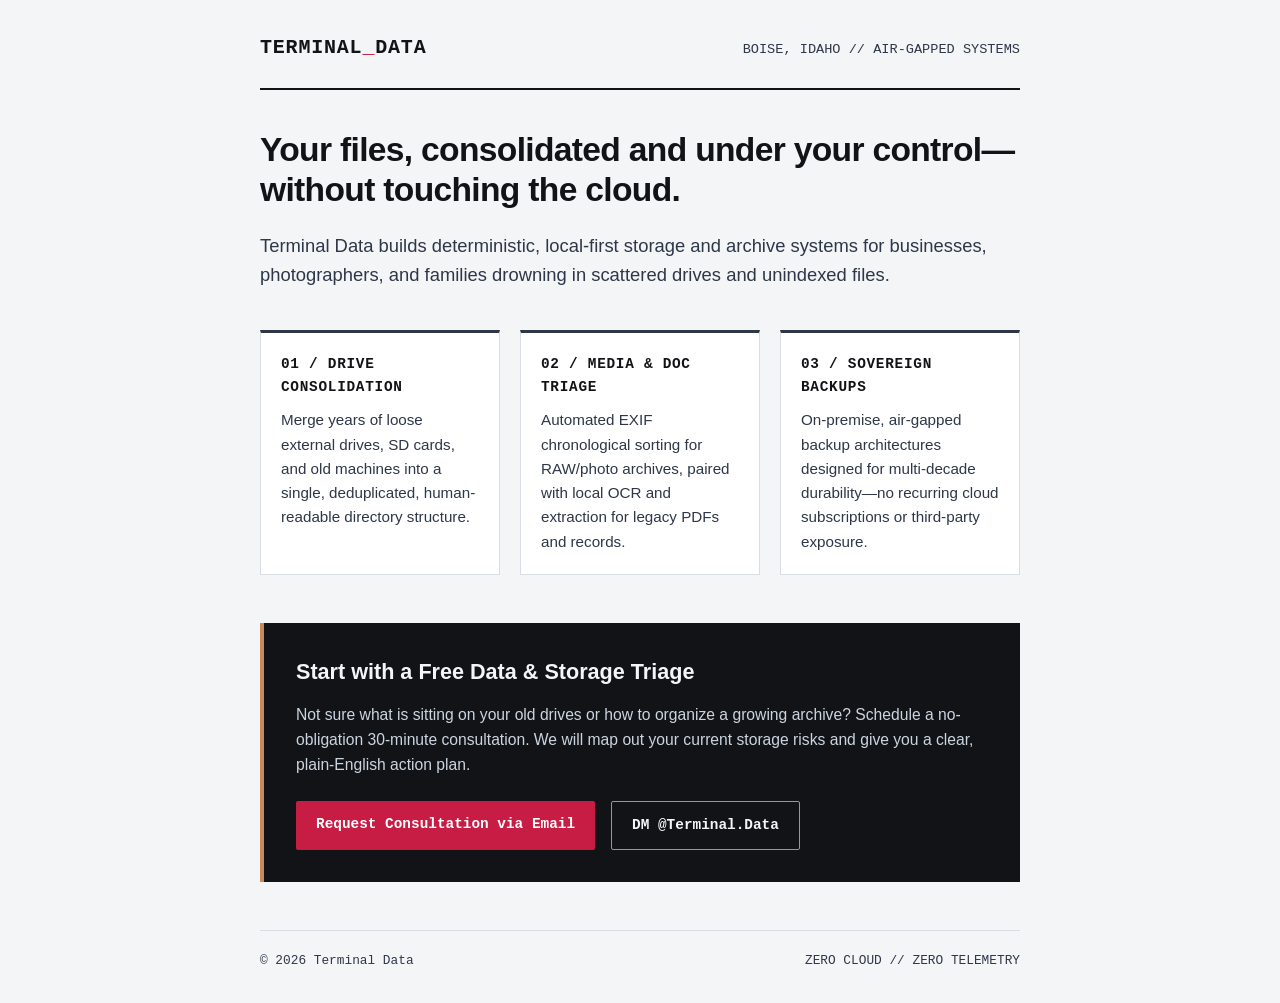
==== index.html @ f1c749b9 "Initial landing page" ====
<!DOCTYPE html>
<html lang="en">
<head>
  <meta charset="UTF-8" />
  <meta name="viewport" content="width=device-width, initial-scale=1.0" />
  <title>Terminal Data | Local Data Sovereignty & Archive Architecture</title>
  <style>
    :root {
      --bg-canvas: #F4F5F7;
      --ink-black: #121316;
      --slate-dark: #2D3748;
      --earth-brown: #C88A58;
      --crimson: #C71D45;
      --border-subtle: #D8DCE3;
    }

    * {
      box-sizing: border-box;
      margin: 0;
      padding: 0;
    }

    body {
      background-color: var(--bg-canvas);
      color: var(--ink-black);
      font-family: -apple-system, BlinkMacSystemFont, "Segoe UI", Roboto, Helvetica, Arial, sans-serif;
      line-height: 1.6;
      padding: 2rem 1.25rem;
    }

    .container {
      max-width: 760px;
      margin: 0 auto;
    }

    header {
      border-bottom: 2px solid var(--ink-black);
      padding-bottom: 1.5rem;
      margin-bottom: 2.5rem;
      display: flex;
      justify-content: space-between;
      align-items: baseline;
      flex-wrap: wrap;
      gap: 1rem;
    }

    .brand {
      font-family: "SFMono-Regular", Consolas, "Liberation Mono", Menlo, monospace;
      font-size: 1.25rem;
      font-weight: 700;
      letter-spacing: 0.04em;
      text-transform: uppercase;
    }

    .brand span {
      color: var(--crimson);
    }

    .location {
      font-family: "SFMono-Regular", Consolas, monospace;
      font-size: 0.85rem;
      color: var(--slate-dark);
    }

    h1 {
      font-size: 2.1rem;
      line-height: 1.2;
      font-weight: 700;
      letter-spacing: -0.02em;
      margin-bottom: 1.25rem;
    }

    .lead {
      font-size: 1.15rem;
      color: var(--slate-dark);
      margin-bottom: 2.5rem;
    }

    .grid {
      display: grid;
      grid-template-columns: repeat(auto-fit, minmax(220px, 1fr));
      gap: 1.25rem;
      margin-bottom: 3rem;
    }

    .card {
      background: #FFFFFF;
      border: 1px solid var(--border-subtle);
      border-top: 3px solid var(--slate-dark);
      padding: 1.25rem;
    }

    .card h2 {
      font-family: "SFMono-Regular", Consolas, monospace;
      font-size: 0.9rem;
      text-transform: uppercase;
      letter-spacing: 0.05em;
      margin-bottom: 0.6rem;
      color: var(--ink-black);
    }

    .card p {
      font-size: 0.95rem;
      color: var(--slate-dark);
    }

    .cta-box {
      background-color: var(--ink-black);
      color: var(--bg-canvas);
      padding: 2rem;
      border-left: 4px solid var(--earth-brown);
      margin-bottom: 3rem;
    }

    .cta-box h2 {
      font-size: 1.35rem;
      margin-bottom: 0.75rem;
    }

    .cta-box p {
      color: #CBD5E0;
      margin-bottom: 1.5rem;
      font-size: 0.98rem;
    }

    .actions {
      display: flex;
      flex-wrap: wrap;
      gap: 1rem;
    }

    .btn {
      display: inline-block;
      padding: 0.75rem 1.25rem;
      font-family: "SFMono-Regular", Consolas, monospace;
      font-size: 0.9rem;
      font-weight: 600;
      text-decoration: none;
      border-radius: 2px;
      transition: opacity 0.15s ease;
    }

    .btn:hover {
      opacity: 0.88;
    }

    .btn-primary {
      background-color: var(--crimson);
      color: #FFFFFF;
    }

    .btn-secondary {
      background-color: transparent;
      color: var(--bg-canvas);
      border: 1px solid var(--earth-brown);
    }

    footer {
      border-top: 1px solid var(--border-subtle);
      padding-top: 1.25rem;
      font-family: "SFMono-Regular", Consolas, monospace;
      font-size: 0.8rem;
      color: var(--slate-dark);
      display: flex;
      justify-content: space-between;
      flex-wrap: wrap;
      gap: 0.5rem;
    }
  </style>
</head>
<body>
  <div class="container">
    <header>
      <div class="brand">Terminal<span>_</span>Data</div>
      <div class="location">BOISE, IDAHO // AIR-GAPPED SYSTEMS</div>
    </header>

    <main>
      <h1>Your files, consolidated and under your control—without touching the cloud.</h1>
      <p class="lead">
        Terminal Data builds deterministic, local-first storage and archive systems for businesses, photographers, and families drowning in scattered drives and unindexed files.
      </p>

      <div class="grid">
        <div class="card">
          <h2>01 / Drive Consolidation</h2>
          <p>Merge years of loose external drives, SD cards, and old machines into a single, deduplicated, human-readable directory structure.</p>
        </div>
        <div class="card">
          <h2>02 / Media &amp; Doc Triage</h2>
          <p>Automated EXIF chronological sorting for RAW/photo archives, paired with local OCR and extraction for legacy PDFs and records.</p>
        </div>
        <div class="card">
          <h2>03 / Sovereign Backups</h2>
          <p>On-premise, air-gapped backup architectures designed for multi-decade durability—no recurring cloud subscriptions or third-party exposure.</p>
        </div>
      </div>

      <section class="cta-box">
        <h2>Start with a Free Data &amp; Storage Triage</h2>
        <p>
          Not sure what is sitting on your old drives or how to organize a growing archive? Schedule a no-obligation 30-minute consultation. We will map out your current storage risks and give you a clear, plain-English action plan.
        </p>
        <div class="actions">
          <a class="btn btn-primary" href="mailto:terminal.data.boi@gmail.com?subject=Terminal%20Data%20-%20Free%20Consultation">Request Consultation via Email</a>
          <a class="btn btn-secondary" href="https://instagram.com/terminal.data" target="_blank" rel="noopener">DM @Terminal.Data</a>
        </div>
      </section>
    </main>

    <footer>
      <div>&copy; 2026 Terminal Data</div>
      <div>ZERO CLOUD // ZERO TELEMETRY</div>
    </footer>
  </div>
</body>
</html>
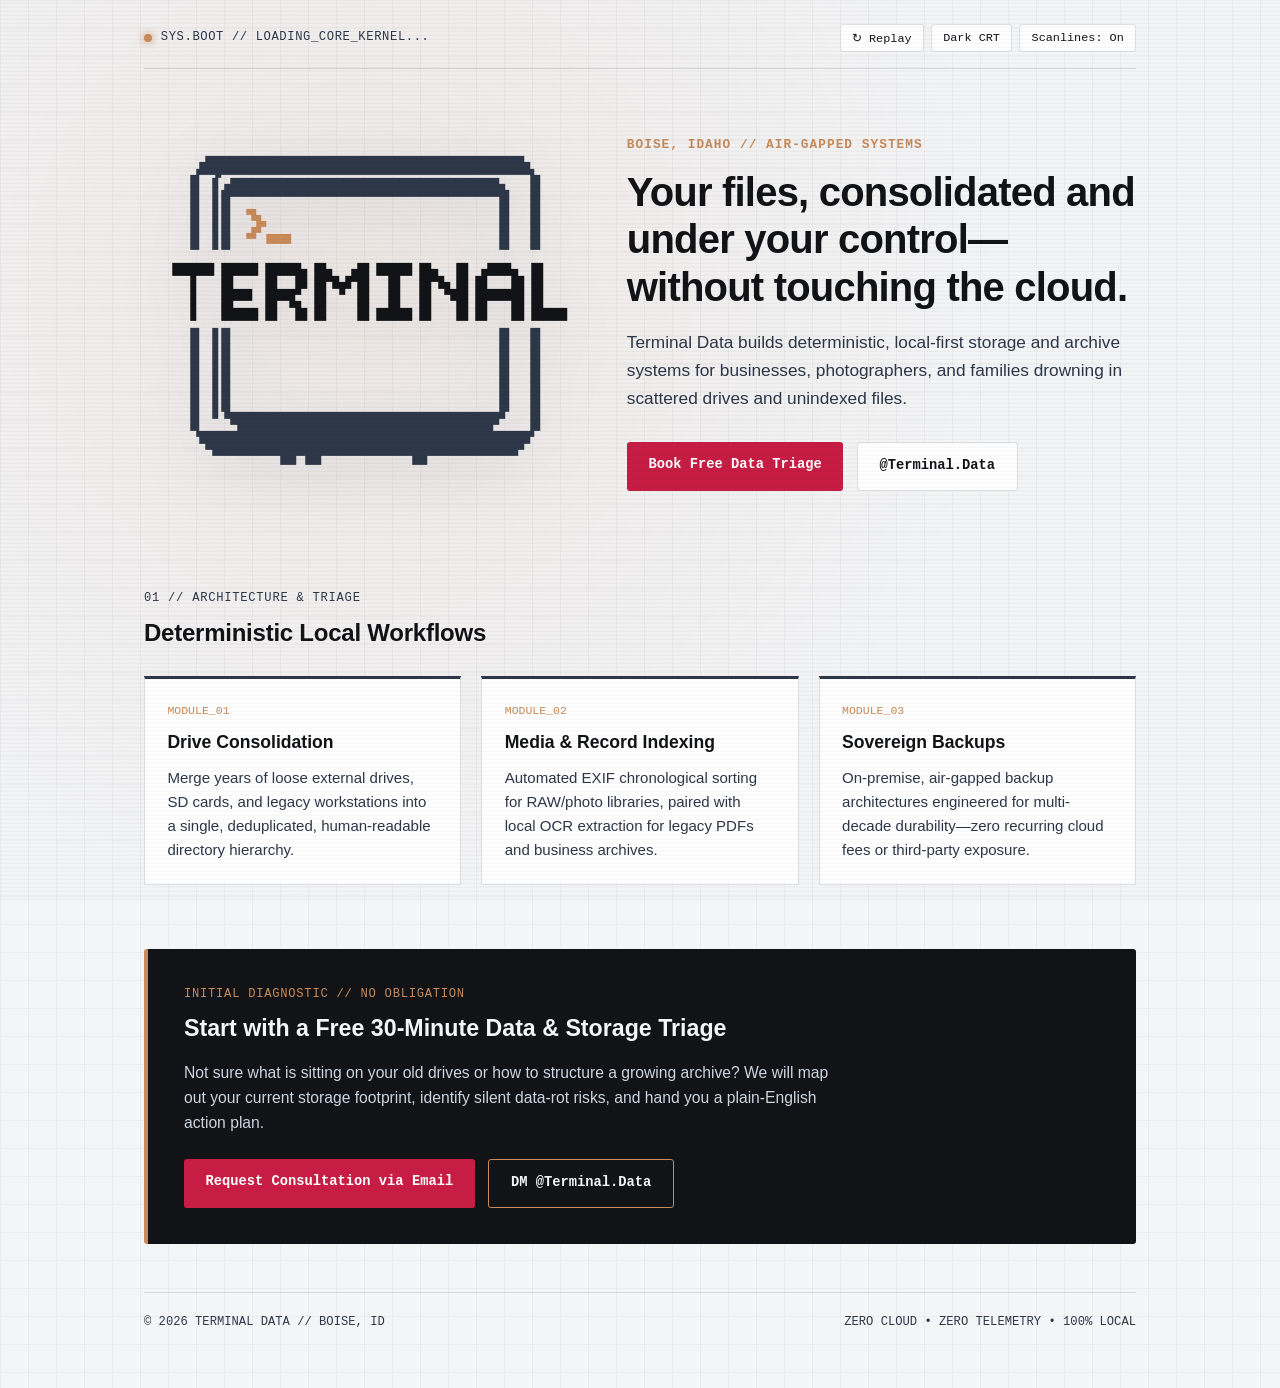
==== commit e9147f03: "Upgrade to full site architecture with animated CRT hero" ====
--- a/index.html
+++ b/index.html
@@ -3,216 +3,118 @@
 <head>
   <meta charset="UTF-8" />
   <meta name="viewport" content="width=device-width, initial-scale=1.0" />
-  <title>Terminal Data | Local Data Sovereignty & Archive Architecture</title>
-  <style>
-    :root {
-      --bg-canvas: #F4F5F7;
-      --ink-black: #121316;
-      --slate-dark: #2D3748;
-      --earth-brown: #C88A58;
-      --crimson: #C71D45;
-      --border-subtle: #D8DCE3;
-    }
-
-    * {
-      box-sizing: border-box;
-      margin: 0;
-      padding: 0;
-    }
-
-    body {
-      background-color: var(--bg-canvas);
-      color: var(--ink-black);
-      font-family: -apple-system, BlinkMacSystemFont, "Segoe UI", Roboto, Helvetica, Arial, sans-serif;
-      line-height: 1.6;
-      padding: 2rem 1.25rem;
-    }
-
-    .container {
-      max-width: 760px;
-      margin: 0 auto;
-    }
-
-    header {
-      border-bottom: 2px solid var(--ink-black);
-      padding-bottom: 1.5rem;
-      margin-bottom: 2.5rem;
-      display: flex;
-      justify-content: space-between;
-      align-items: baseline;
-      flex-wrap: wrap;
-      gap: 1rem;
-    }
-
-    .brand {
-      font-family: "SFMono-Regular", Consolas, "Liberation Mono", Menlo, monospace;
-      font-size: 1.25rem;
-      font-weight: 700;
-      letter-spacing: 0.04em;
-      text-transform: uppercase;
-    }
-
-    .brand span {
-      color: var(--crimson);
-    }
-
-    .location {
-      font-family: "SFMono-Regular", Consolas, monospace;
-      font-size: 0.85rem;
-      color: var(--slate-dark);
-    }
-
-    h1 {
-      font-size: 2.1rem;
-      line-height: 1.2;
-      font-weight: 700;
-      letter-spacing: -0.02em;
-      margin-bottom: 1.25rem;
-    }
-
-    .lead {
-      font-size: 1.15rem;
-      color: var(--slate-dark);
-      margin-bottom: 2.5rem;
-    }
-
-    .grid {
-      display: grid;
-      grid-template-columns: repeat(auto-fit, minmax(220px, 1fr));
-      gap: 1.25rem;
-      margin-bottom: 3rem;
-    }
-
-    .card {
-      background: #FFFFFF;
-      border: 1px solid var(--border-subtle);
-      border-top: 3px solid var(--slate-dark);
-      padding: 1.25rem;
-    }
-
-    .card h2 {
-      font-family: "SFMono-Regular", Consolas, monospace;
-      font-size: 0.9rem;
-      text-transform: uppercase;
-      letter-spacing: 0.05em;
-      margin-bottom: 0.6rem;
-      color: var(--ink-black);
-    }
-
-    .card p {
-      font-size: 0.95rem;
-      color: var(--slate-dark);
-    }
-
-    .cta-box {
-      background-color: var(--ink-black);
-      color: var(--bg-canvas);
-      padding: 2rem;
-      border-left: 4px solid var(--earth-brown);
-      margin-bottom: 3rem;
-    }
-
-    .cta-box h2 {
-      font-size: 1.35rem;
-      margin-bottom: 0.75rem;
-    }
-
-    .cta-box p {
-      color: #CBD5E0;
-      margin-bottom: 1.5rem;
-      font-size: 0.98rem;
-    }
-
-    .actions {
-      display: flex;
-      flex-wrap: wrap;
-      gap: 1rem;
-    }
-
-    .btn {
-      display: inline-block;
-      padding: 0.75rem 1.25rem;
-      font-family: "SFMono-Regular", Consolas, monospace;
-      font-size: 0.9rem;
-      font-weight: 600;
-      text-decoration: none;
-      border-radius: 2px;
-      transition: opacity 0.15s ease;
-    }
-
-    .btn:hover {
-      opacity: 0.88;
-    }
-
-    .btn-primary {
-      background-color: var(--crimson);
-      color: #FFFFFF;
-    }
-
-    .btn-secondary {
-      background-color: transparent;
-      color: var(--bg-canvas);
-      border: 1px solid var(--earth-brown);
-    }
-
-    footer {
-      border-top: 1px solid var(--border-subtle);
-      padding-top: 1.25rem;
-      font-family: "SFMono-Regular", Consolas, monospace;
-      font-size: 0.8rem;
-      color: var(--slate-dark);
-      display: flex;
-      justify-content: space-between;
-      flex-wrap: wrap;
-      gap: 0.5rem;
-    }
-  </style>
+  <meta name="description" content="Terminal Data — Air-gapped local data sovereignty, drive consolidation, and archive architecture in Boise, Idaho." />
+  <title>Terminal Data | Local Data Sovereignty &amp; Archive Architecture</title>
+  <link rel="stylesheet" href="styles.css" />
 </head>
 <body>
-  <div class="container">
-    <header>
-      <div class="brand">Terminal<span>_</span>Data</div>
-      <div class="location">BOISE, IDAHO // AIR-GAPPED SYSTEMS</div>
+  <div class="ambient-backdrop"></div>
+  <div id="scanline-overlay" class="scanline-overlay"></div>
+  <div id="toast" class="toast">Boot sequence initialized</div>
+
+  <div class="site-wrapper">
+    <!-- Top Telemetry Navigation Bar -->
+    <header class="top-bar">
+      <div class="brand-tag">
+        <span id="status-dot" class="status-dot"></span>
+        <span id="telemetry-text">SYS.BOOT // INITIALIZING...</span>
+      </div>
+      <div class="top-controls">
+        <button id="btn-replay" class="pill-btn" type="button" title="Replay CRT Boot">↻ Replay</button>
+        <button id="btn-theme" class="pill-btn" type="button">Dark CRT</button>
+        <button id="btn-scanlines" class="pill-btn" type="button">Scanlines: On</button>
+      </div>
     </header>
 
-    <main>
-      <h1>Your files, consolidated and under your control—without touching the cloud.</h1>
-      <p class="lead">
-        Terminal Data builds deterministic, local-first storage and archive systems for businesses, photographers, and families drowning in scattered drives and unindexed files.
-      </p>
-
-      <div class="grid">
-        <div class="card">
-          <h2>01 / Drive Consolidation</h2>
-          <p>Merge years of loose external drives, SD cards, and old machines into a single, deduplicated, human-readable directory structure.</p>
-        </div>
-        <div class="card">
-          <h2>02 / Media &amp; Doc Triage</h2>
-          <p>Automated EXIF chronological sorting for RAW/photo archives, paired with local OCR and extraction for legacy PDFs and records.</p>
-        </div>
-        <div class="card">
-          <h2>03 / Sovereign Backups</h2>
-          <p>On-premise, air-gapped backup architectures designed for multi-decade durability—no recurring cloud subscriptions or third-party exposure.</p>
+    <!-- Hero Section: Split CRT Animation + Value Proposition -->
+    <section class="hero">
+      <div class="hero-visual">
+        <div id="logo-card" class="logo-card" title="Click to pulse CRT // Double-click to reboot">
+          <canvas id="ambient-canvas"></canvas>
+          <svg id="terminal-svg" viewBox="0 0 128 128" xmlns="http://www.w3.org/2000/svg" role="img" aria-label="TERMINAL Data Architecture Management Logo">
+            <defs>
+              <filter id="crt-glitch-filter" x="-10%" y="-10%" width="120%" height="120%">
+                <feOffset in="SourceGraphic" dx="0" dy="0" result="redShift" id="glitch-r" />
+                <feOffset in="SourceGraphic" dx="0" dy="0" result="blueShift" id="glitch-b" />
+                <feColorMatrix in="redShift" type="matrix" values="1 0 0 0 0  0 0 0 0 0  0 0 0 0 0  0 0 0 0.7 0" result="redOnly" />
+                <feColorMatrix in="blueShift" type="matrix" values="0 0 0 0 0  0 0.6 0 0 0  0 0 1 0 0  0 0 0 0.7 0" result="cyanOnly" />
+                <feBlend mode="screen" in="redOnly" in2="cyanOnly" result="aberration" />
+                <feBlend mode="normal" in="SourceGraphic" in2="aberration" />
+              </filter>
+            </defs>
+            <rect id="crt-beam" class="crt-beam" x="10" y="60" width="108" height="8" fill="#C88A58" />
+            <g id="layer-monitor"></g>
+            <g id="layer-prompt-chevron"></g>
+            <g id="layer-prompt-cursor"></g>
+            <g id="layer-terminal-text"></g>
+            <g id="layer-tan-box"></g>
+            <g id="layer-data-text"></g>
+            <g id="layer-magenta-icon"></g>
+            <g id="layer-subtext-arch"></g>
+            <g id="layer-subtext-mgmt"></g>
+          </svg>
         </div>
       </div>
 
-      <section class="cta-box">
-        <h2>Start with a Free Data &amp; Storage Triage</h2>
+      <div class="hero-copy">
+        <div class="eyebrow">BOISE, IDAHO // AIR-GAPPED SYSTEMS</div>
+        <h1>Your files, consolidated and under your control—without touching the cloud.</h1>
+        <p class="lead">
+          Terminal Data builds deterministic, local-first storage and archive systems for businesses, photographers, and families drowning in scattered drives and unindexed files.
+        </p>
+        <div class="hero-actions">
+          <a class="btn btn-primary" href="#consultation">Book Free Data Triage</a>
+          <a class="btn btn-secondary" href="https://instagram.com/terminal.data" target="_blank" rel="noopener">@Terminal.Data</a>
+        </div>
+      </div>
+    </section>
+
+    <!-- Core Capabilities Grid -->
+    <section class="section" id="capabilities">
+      <div class="section-header">
+        <span class="mono-label">01 // ARCHITECTURE &amp; TRIAGE</span>
+        <h2>Deterministic Local Workflows</h2>
+      </div>
+      <div class="grid">
+        <article class="card">
+          <div class="card-index">MODULE_01</div>
+          <h3>Drive Consolidation</h3>
+          <p>Merge years of loose external drives, SD cards, and legacy workstations into a single, deduplicated, human-readable directory hierarchy.</p>
+        </article>
+        <article class="card">
+          <div class="card-index">MODULE_02</div>
+          <h3>Media &amp; Record Indexing</h3>
+          <p>Automated EXIF chronological sorting for RAW/photo libraries, paired with local OCR extraction for legacy PDFs and business archives.</p>
+        </article>
+        <article class="card">
+          <div class="card-index">MODULE_03</div>
+          <h3>Sovereign Backups</h3>
+          <p>On-premise, air-gapped backup architectures engineered for multi-decade durability—zero recurring cloud fees or third-party exposure.</p>
+        </article>
+      </div>
+    </section>
+
+    <!-- Free Consultation CTA -->
+    <section class="cta-box" id="consultation">
+      <div class="cta-content">
+        <div class="mono-label accent-tan">INITIAL DIAGNOSTIC // NO OBLIGATION</div>
+        <h2>Start with a Free 30-Minute Data &amp; Storage Triage</h2>
         <p>
-          Not sure what is sitting on your old drives or how to organize a growing archive? Schedule a no-obligation 30-minute consultation. We will map out your current storage risks and give you a clear, plain-English action plan.
+          Not sure what is sitting on your old drives or how to structure a growing archive? We will map out your current storage footprint, identify silent data-rot risks, and hand you a plain-English action plan.
         </p>
-        <div class="actions">
+        <div class="hero-actions">
           <a class="btn btn-primary" href="mailto:terminal.data.boi@gmail.com?subject=Terminal%20Data%20-%20Free%20Consultation">Request Consultation via Email</a>
-          <a class="btn btn-secondary" href="https://instagram.com/terminal.data" target="_blank" rel="noopener">DM @Terminal.Data</a>
+          <a class="btn btn-outline-light" href="https://instagram.com/terminal.data" target="_blank" rel="noopener">DM @Terminal.Data</a>
         </div>
-      </section>
-    </main>
+      </div>
+    </section>
 
     <footer>
-      <div>&copy; 2026 Terminal Data</div>
-      <div>ZERO CLOUD // ZERO TELEMETRY</div>
+      <div>&copy; 2026 TERMINAL DATA // BOISE, ID</div>
+      <div>ZERO CLOUD &bull; ZERO TELEMETRY &bull; 100% LOCAL</div>
     </footer>
   </div>
+
+  <script src="app.js"></script>
 </body>
-</html>
-
+</html>
--- a/styles.css
+++ b/styles.css
@@ -0,0 +1,447 @@
+:root {
+  --bg-canvas: #F4F5F7;
+  --surface-card: #FFFFFF;
+  --ink-black: #121316;
+  --slate-dark: #2D3748;
+  --earth-brown: #C88A58;
+  --crimson: #C71D45;
+  --border-subtle: rgba(45, 55, 72, 0.16);
+  --grid-color: rgba(45, 55, 72, 0.045);
+  --crt-glow: rgba(200, 138, 88, 0.1);
+  --mono: "SFMono-Regular", Consolas, "Liberation Mono", Menlo, monospace;
+  --sans: -apple-system, BlinkMacSystemFont, "Segoe UI", Roboto, Helvetica, Arial, sans-serif;
+}
+
+body.dark-mode {
+  --bg-canvas: #121316;
+  --surface-card: #1A1D24;
+  --ink-black: #F4F5F7;
+  --slate-dark: #94A3B8;
+  --earth-brown: #D49B6A;
+  --crimson: #E12D56;
+  --border-subtle: rgba(244, 245, 247, 0.14);
+  --grid-color: rgba(244, 245, 247, 0.035);
+  --crt-glow: rgba(199, 29, 69, 0.15);
+}
+
+* {
+  box-sizing: border-box;
+  margin: 0;
+  padding: 0;
+}
+
+body {
+  background-color: var(--bg-canvas);
+  background-image:
+    linear-gradient(to right, var(--grid-color) 1px, transparent 1px),
+    linear-gradient(to bottom, var(--grid-color) 1px, transparent 1px);
+  background-size: 28px 28px;
+  color: var(--ink-black);
+  font-family: var(--sans);
+  line-height: 1.6;
+  transition: background-color 0.35s ease, color 0.35s ease;
+  overflow-x: hidden;
+}
+
+.ambient-backdrop {
+  position: fixed;
+  inset: 0;
+  pointer-events: none;
+  background: radial-gradient(circle at 28% 32%, var(--crt-glow) 0%, transparent 58%);
+  z-index: 0;
+}
+
+.scanline-overlay {
+  position: fixed;
+  inset: 0;
+  pointer-events: none;
+  z-index: 40;
+  background: repeating-linear-gradient(
+    to bottom,
+    transparent 0px,
+    transparent 2px,
+    rgba(18, 19, 22, 0.03) 3px,
+    rgba(18, 19, 22, 0.03) 4px
+  );
+  transition: opacity 0.3s ease;
+}
+
+body.dark-mode .scanline-overlay {
+  background: repeating-linear-gradient(
+    to bottom,
+    transparent 0px,
+    transparent 2px,
+    rgba(0, 0, 0, 0.28) 3px,
+    rgba(0, 0, 0, 0.28) 4px
+  );
+}
+
+.scanline-overlay.hidden-scanlines {
+  opacity: 0;
+}
+
+.site-wrapper {
+  position: relative;
+  z-index: 10;
+  max-width: 1040px;
+  margin: 0 auto;
+  padding: 1.5rem 1.5rem 3.5rem;
+}
+
+/* Top Telemetry Header */
+.top-bar {
+  display: flex;
+  justify-content: space-between;
+  align-items: center;
+  flex-wrap: wrap;
+  gap: 0.75rem;
+  padding-bottom: 1rem;
+  border-bottom: 1px solid var(--border-subtle);
+  margin-bottom: 2.5rem;
+}
+
+.brand-tag {
+  display: flex;
+  align-items: center;
+  gap: 0.55rem;
+  font-family: var(--mono);
+  font-size: 0.76rem;
+  letter-spacing: 0.05em;
+  color: var(--slate-dark);
+}
+
+.status-dot {
+  width: 8px;
+  height: 8px;
+  border-radius: 50%;
+  background-color: var(--earth-brown);
+  box-shadow: 0 0 8px var(--earth-brown);
+}
+
+.status-dot.ready {
+  background-color: var(--crimson);
+  box-shadow: 0 0 8px var(--crimson);
+}
+
+.top-controls {
+  display: flex;
+  gap: 0.45rem;
+  flex-wrap: wrap;
+}
+
+.pill-btn {
+  font-family: var(--mono);
+  font-size: 0.74rem;
+  padding: 0.35rem 0.7rem;
+  background: var(--surface-card);
+  color: var(--ink-black);
+  border: 1px solid var(--border-subtle);
+  border-radius: 3px;
+  cursor: pointer;
+  transition: border-color 0.2s ease, transform 0.1s ease;
+}
+
+.pill-btn:hover {
+  border-color: var(--earth-brown);
+}
+
+.pill-btn:active {
+  transform: scale(0.97);
+}
+
+/* Hero Section */
+.hero {
+  display: grid;
+  grid-template-columns: 1fr 1.15fr;
+  gap: 2.5rem;
+  align-items: center;
+  margin-bottom: 4.5rem;
+}
+
+.hero-visual {
+  display: flex;
+  justify-content: center;
+  perspective: 1000px;
+}
+
+.logo-card {
+  position: relative;
+  width: 100%;
+  max-width: 400px;
+  aspect-ratio: 1 / 1;
+  cursor: pointer;
+  transform-style: preserve-3d;
+  transition: transform 0.18s ease-out;
+}
+
+#ambient-canvas {
+  position: absolute;
+  top: 17%;
+  left: 15%;
+  width: 70%;
+  height: 62%;
+  pointer-events: none;
+  z-index: 1;
+  opacity: 0;
+  transition: opacity 0.8s ease;
+}
+
+#ambient-canvas.active {
+  opacity: 1;
+}
+
+#terminal-svg {
+  position: relative;
+  z-index: 2;
+  width: 100%;
+  height: 100%;
+  overflow: visible;
+  shape-rendering: crispEdges;
+  filter: drop-shadow(0 16px 32px rgba(18, 19, 22, 0.08));
+}
+
+body.dark-mode #terminal-svg {
+  filter: drop-shadow(0 18px 36px rgba(0, 0, 0, 0.55));
+}
+
+.eyebrow {
+  font-family: var(--mono);
+  font-size: 0.8rem;
+  font-weight: 700;
+  letter-spacing: 0.08em;
+  color: var(--earth-brown);
+  margin-bottom: 0.85rem;
+}
+
+.hero-copy h1 {
+  font-size: clamp(1.85rem, 3.2vw, 2.5rem);
+  line-height: 1.18;
+  font-weight: 700;
+  letter-spacing: -0.02em;
+  margin-bottom: 1.15rem;
+}
+
+.lead {
+  font-size: 1.08rem;
+  color: var(--slate-dark);
+  margin-bottom: 1.85rem;
+}
+
+.hero-actions {
+  display: flex;
+  flex-wrap: wrap;
+  gap: 0.85rem;
+}
+
+.btn {
+  display: inline-block;
+  padding: 0.78rem 1.35rem;
+  font-family: var(--mono);
+  font-size: 0.86rem;
+  font-weight: 600;
+  text-decoration: none;
+  border-radius: 3px;
+  transition: opacity 0.15s ease, transform 0.15s ease;
+}
+
+.btn:hover {
+  opacity: 0.9;
+  transform: translateY(-1px);
+}
+
+.btn-primary {
+  background-color: var(--crimson);
+  color: #FFFFFF;
+}
+
+.btn-secondary {
+  background-color: var(--surface-card);
+  color: var(--ink-black);
+  border: 1px solid var(--border-subtle);
+}
+
+.btn-outline-light {
+  background-color: transparent;
+  color: #F4F5F7;
+  border: 1px solid var(--earth-brown);
+}
+
+/* Capabilities Section */
+.section {
+  margin-bottom: 4rem;
+}
+
+.section-header {
+  margin-bottom: 1.5rem;
+}
+
+.mono-label {
+  display: block;
+  font-family: var(--mono);
+  font-size: 0.76rem;
+  letter-spacing: 0.06em;
+  color: var(--slate-dark);
+  margin-bottom: 0.35rem;
+}
+
+.accent-tan {
+  color: var(--earth-brown);
+}
+
+.section-header h2 {
+  font-size: 1.5rem;
+  letter-spacing: -0.01em;
+}
+
+.grid {
+  display: grid;
+  grid-template-columns: repeat(auto-fit, minmax(260px, 1fr));
+  gap: 1.25rem;
+}
+
+.card {
+  background: var(--surface-card);
+  border: 1px solid var(--border-subtle);
+  border-top: 3px solid var(--slate-dark);
+  padding: 1.4rem;
+  transition: border-top-color 0.2s ease;
+}
+
+.card:hover {
+  border-top-color: var(--earth-brown);
+}
+
+.card-index {
+  font-family: var(--mono);
+  font-size: 0.72rem;
+  color: var(--earth-brown);
+  margin-bottom: 0.5rem;
+}
+
+.card h3 {
+  font-size: 1.1rem;
+  margin-bottom: 0.6rem;
+}
+
+.card p {
+  font-size: 0.94rem;
+  color: var(--slate-dark);
+}
+
+/* CTA Box */
+.cta-box {
+  background-color: #121316;
+  color: #F4F5F7;
+  padding: 2.25rem;
+  border-left: 4px solid var(--earth-brown);
+  border-radius: 3px;
+  margin-bottom: 3rem;
+}
+
+body.dark-mode .cta-box {
+  background-color: #1A1D24;
+  border: 1px solid var(--border-subtle);
+  border-left: 4px solid var(--earth-brown);
+}
+
+.cta-box h2 {
+  font-size: 1.45rem;
+  margin-bottom: 0.75rem;
+}
+
+.cta-box p {
+  color: #CBD5E1;
+  max-width: 660px;
+  margin-bottom: 1.5rem;
+  font-size: 0.98rem;
+}
+
+footer {
+  border-top: 1px solid var(--border-subtle);
+  padding-top: 1.25rem;
+  font-family: var(--mono);
+  font-size: 0.76rem;
+  color: var(--slate-dark);
+  display: flex;
+  justify-content: space-between;
+  flex-wrap: wrap;
+  gap: 0.5rem;
+}
+
+/* CRT Animations */
+.crt-beam {
+  transform-origin: center;
+  opacity: 0;
+  pointer-events: none;
+}
+
+@keyframes crtPowerBeam {
+  0% { opacity: 1; transform: scaleX(0.02) scaleY(0.015); }
+  45% { opacity: 1; transform: scaleX(1.04) scaleY(0.02); }
+  85% { opacity: 0.65; transform: scaleX(1) scaleY(1); }
+  100% { opacity: 0; transform: scaleX(1) scaleY(1); }
+}
+
+.animate-beam {
+  animation: crtPowerBeam 0.48s cubic-bezier(0.16, 1, 0.3, 1) forwards;
+}
+
+@keyframes cursorBlink {
+  0%, 49% { opacity: 1; }
+  50%, 100% { opacity: 0; }
+}
+
+.cursor-blink {
+  animation: cursorBlink 1.05s steps(1, end) infinite;
+}
+
+@keyframes pixelGlitch {
+  0% { transform: translate(0, 0); }
+  20% { transform: translate(-4px, 2px); }
+  40% { transform: translate(4px, -2px); }
+  60% { transform: translate(-2px, -1px); }
+  80% { transform: translate(2px, 1px); }
+  100% { transform: translate(0, 0); }
+}
+
+.glitch-active {
+  animation: pixelGlitch 0.26s steps(2, end);
+}
+
+.toast {
+  position: fixed;
+  bottom: 1.25rem;
+  right: 1.25rem;
+  background: #121316;
+  color: #F4F5F7;
+  padding: 0.55rem 1rem;
+  border-radius: 3px;
+  font-family: var(--mono);
+  font-size: 0.76rem;
+  border-left: 3px solid var(--earth-brown);
+  box-shadow: 0 10px 25px rgba(0, 0, 0, 0.25);
+  opacity: 0;
+  transform: translateY(10px);
+  pointer-events: none;
+  transition: all 0.25s ease;
+  z-index: 100;
+}
+
+.toast.show {
+  opacity: 1;
+  transform: translateY(0);
+}
+
+@media (max-width: 820px) {
+  .hero {
+    grid-template-columns: 1fr;
+    text-align: center;
+    gap: 1.75rem;
+  }
+  .logo-card {
+    max-width: 320px;
+  }
+  .hero-actions {
+    justify-content: center;
+  }
+}
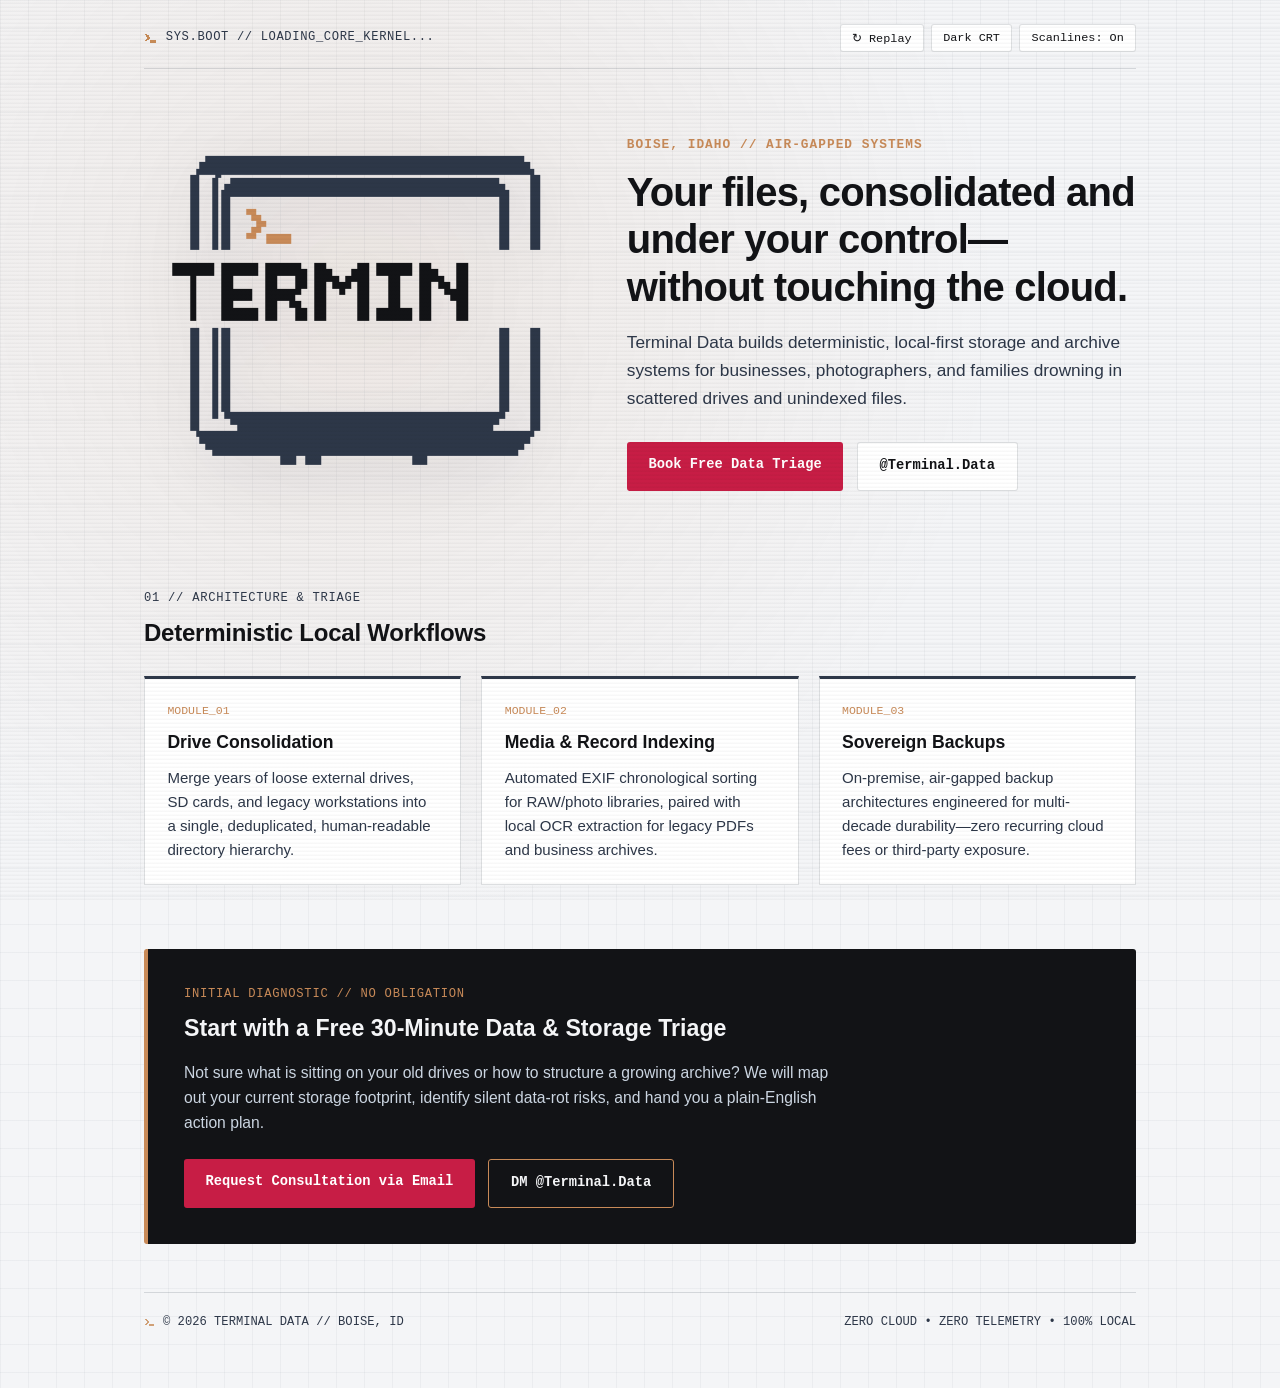
==== commit e7a45633: "Integrate custom pixel favicon into tab and header/footer telemetry" ====
--- a/index.html
+++ b/index.html
@@ -5,6 +5,8 @@
   <meta name="viewport" content="width=device-width, initial-scale=1.0" />
   <meta name="description" content="Terminal Data — Air-gapped local data sovereignty, drive consolidation, and archive architecture in Boise, Idaho." />
   <title>Terminal Data | Local Data Sovereignty &amp; Archive Architecture</title>
+  <!-- Custom Pixel Favicon -->
+  <link rel="icon" type="image/png" href="favicon.png" />
   <link rel="stylesheet" href="styles.css" />
 </head>
 <body>
@@ -13,10 +15,12 @@
   <div id="toast" class="toast">Boot sequence initialized</div>
 
   <div class="site-wrapper">
-    <!-- Top Telemetry Navigation Bar -->
+    <!-- Top Telemetry Navigation Bar with Custom Pixel Icon -->
     <header class="top-bar">
       <div class="brand-tag">
-        <span id="status-dot" class="status-dot"></span>
+        <span class="custom-favicon-marker" title="Terminal Data Active">
+          <img src="favicon.png" alt="" />
+        </span>
         <span id="telemetry-text">SYS.BOOT // INITIALIZING...</span>
       </div>
       <div class="top-controls">
@@ -26,7 +30,7 @@
       </div>
     </header>
 
-    <!-- Hero Section: Split CRT Animation + Value Proposition -->
+    <!-- Hero Section -->
     <section class="hero">
       <div class="hero-visual">
         <div id="logo-card" class="logo-card" title="Click to pulse CRT // Double-click to reboot">
@@ -103,14 +107,18 @@
           Not sure what is sitting on your old drives or how to structure a growing archive? We will map out your current storage footprint, identify silent data-rot risks, and hand you a plain-English action plan.
         </p>
         <div class="hero-actions">
-          <a class="btn btn-primary" href="mailto:terminal.data.boi@gmail.com?subject=Terminal%20Data%20-%20Free%20Consultation">Request Consultation via Email</a>
+          <a class="btn btn-primary" href="mailto:YOUR_EMAIL@DOMAIN.COM?subject=Terminal%20Data%20-%20Free%20Consultation">Request Consultation via Email</a>
           <a class="btn btn-outline-light" href="https://instagram.com/terminal.data" target="_blank" rel="noopener">DM @Terminal.Data</a>
         </div>
       </div>
     </section>
 
+    <!-- Footer with Favicon Accent -->
     <footer>
-      <div>&copy; 2026 TERMINAL DATA // BOISE, ID</div>
+      <div class="footer-left">
+        <span class="footer-icon"><img src="favicon.png" alt="" /></span>
+        <span>&copy; 2026 TERMINAL DATA // BOISE, ID</span>
+      </div>
       <div>ZERO CLOUD &bull; ZERO TELEMETRY &bull; 100% LOCAL</div>
     </footer>
   </div>
--- a/styles.css
+++ b/styles.css
@@ -445,3 +445,42 @@
     justify-content: center;
   }
 }
+
+/* Custom Favicon Inline Markers */
+.custom-favicon-marker {
+  display: inline-block;
+  width: 13px;
+  height: 13px;
+  vertical-align: middle;
+  image-rendering: pixelated;
+  image-rendering: crisp-edges;
+}
+
+.custom-favicon-marker img {
+  width: 100%;
+  height: 100%;
+  object-fit: contain;
+  display: block;
+}
+
+.footer-left {
+  display: flex;
+  align-items: center;
+  gap: 0.5rem;
+}
+
+.footer-icon {
+  display: inline-block;
+  width: 11px;
+  height: 11px;
+  image-rendering: pixelated;
+  image-rendering: crisp-edges;
+  opacity: 0.8;
+}
+
+.footer-icon img {
+  width: 100%;
+  height: 100%;
+  object-fit: contain;
+  display: block;
+}
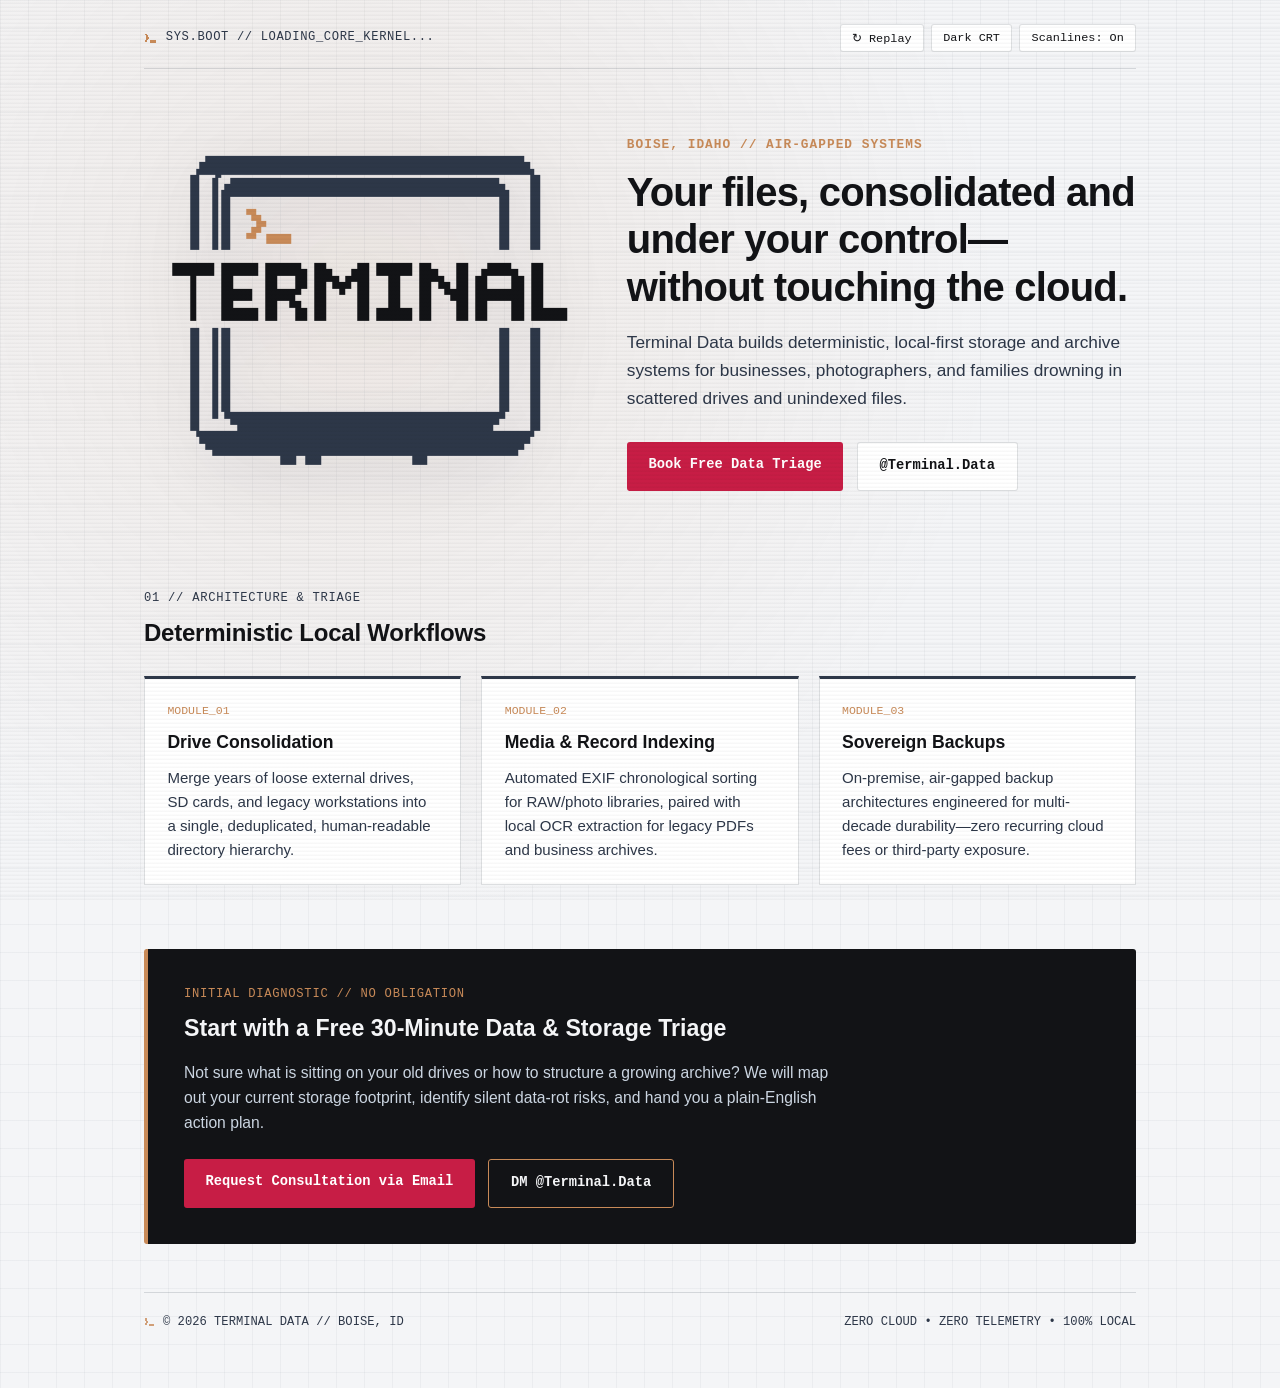
==== commit f8b7af4d: "Use crisp 64x64 favicon.png with explicit dimensions_fixed" ====
--- a/index.html
+++ b/index.html
@@ -19,7 +19,7 @@
     <header class="top-bar">
       <div class="brand-tag">
         <span class="custom-favicon-marker" title="Terminal Data Active">
-          <img src="favicon.png" alt="" />
+          <img src="favicon.png" alt="" width="18" height="18" />
         </span>
         <span id="telemetry-text">SYS.BOOT // INITIALIZING...</span>
       </div>
@@ -116,7 +116,7 @@
     <!-- Footer with Favicon Accent -->
     <footer>
       <div class="footer-left">
-        <span class="footer-icon"><img src="favicon.png" alt="" /></span>
+        <span class="footer-icon"><img src="favicon.png" alt="" width="16" height="16" /></span>
         <span>&copy; 2026 TERMINAL DATA // BOISE, ID</span>
       </div>
       <div>ZERO CLOUD &bull; ZERO TELEMETRY &bull; 100% LOCAL</div>
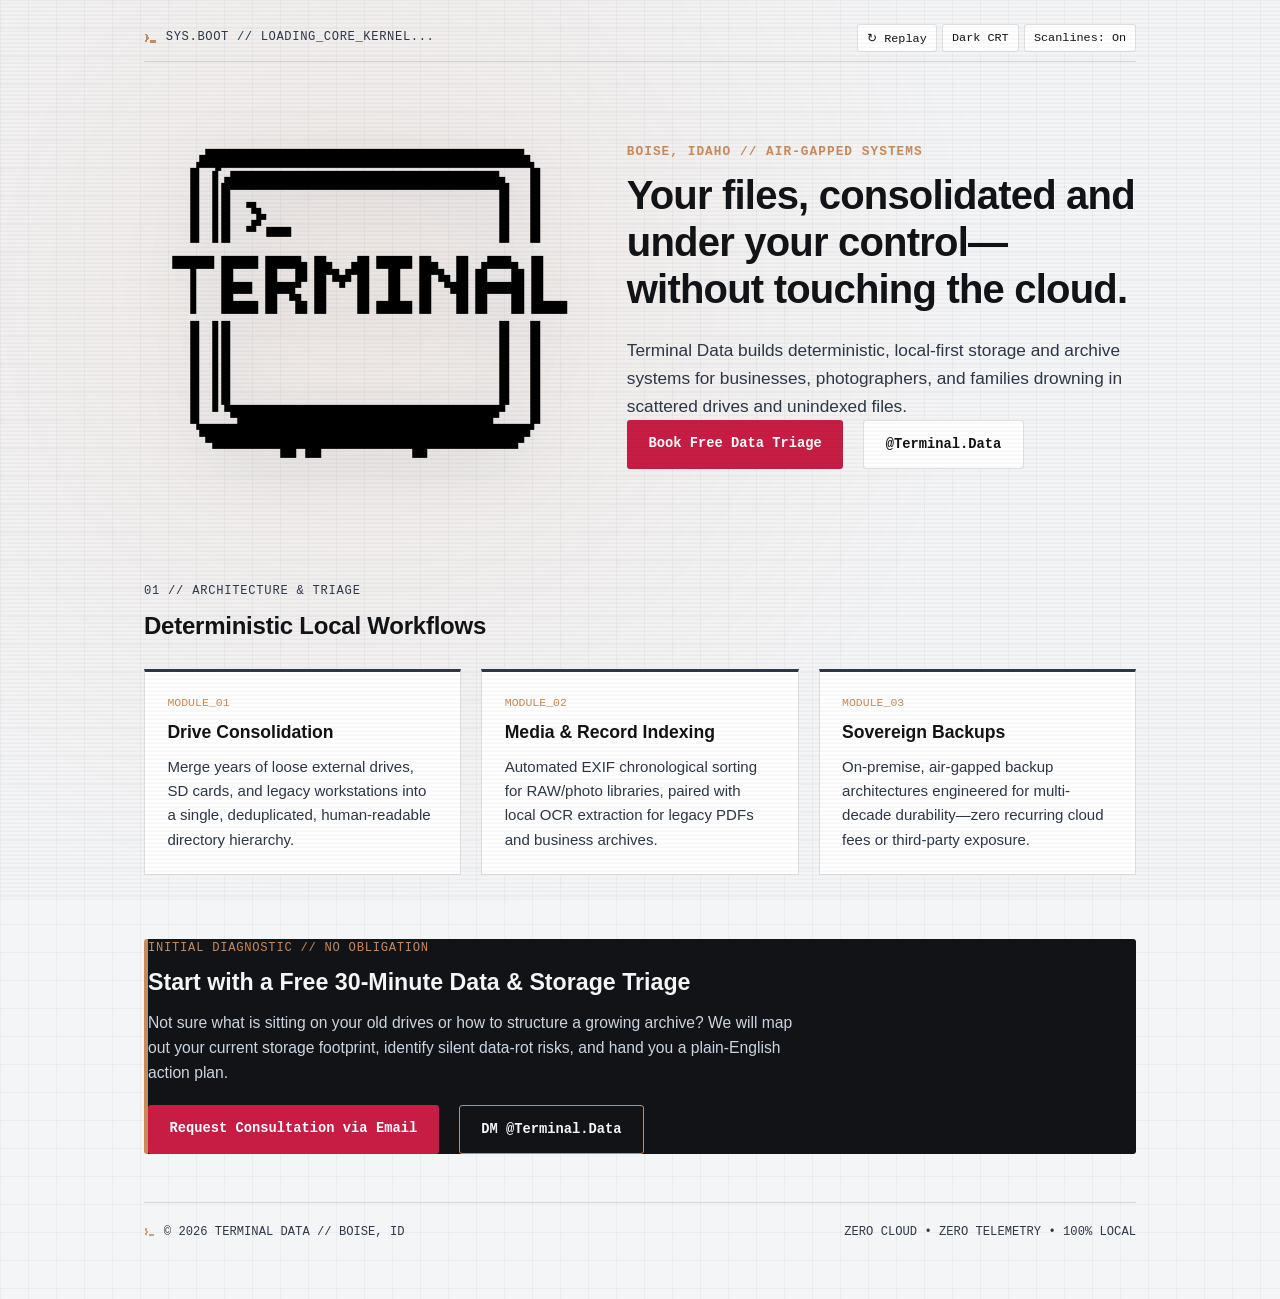
==== commit b005c2e6: "Phase 3: HTML cleanup + config layer - Removed inline styles from index.html (all moved to CSS) - Re" ====
--- a/index.html
+++ b/index.html
@@ -7,7 +7,7 @@
   <title>Terminal Data | Local Data Sovereignty &amp; Archive Architecture</title>
   <!-- Custom Pixel Favicon -->
   <link rel="icon" type="image/png" href="favicon.png" />
-  <link rel="stylesheet" href="styles.css" />
+  <link rel="stylesheet" href="styles/main.css" />
 </head>
 <body>
   <div class="ambient-backdrop"></div>
@@ -123,6 +123,6 @@
     </footer>
   </div>
 
-  <script src="app.js"></script>
+  <script type="module" src="scripts/main.js"></script>
 </body>
 </html>
--- a/styles/main.css
+++ b/styles/main.css
@@ -0,0 +1,18 @@
+/* ==========================================================================
+   Terminal Data — Main Stylesheet
+   Aggregator: imports all modular pieces in load order.
+   ========================================================================== */
+
+@import url("_variables.css");
+@import url("_reset.css");
+@import url("_base.css");
+@import url("_layout.css");
+@import url("_effects.css");
+@import url("_header.css");
+@import url("_hero.css");
+@import url("_buttons.css");
+@import url("_cards.css");
+@import url("_cta.css");
+@import url("_footer.css");
+@import url("_favicon-markers.css");
+@import url("_responsive.css");
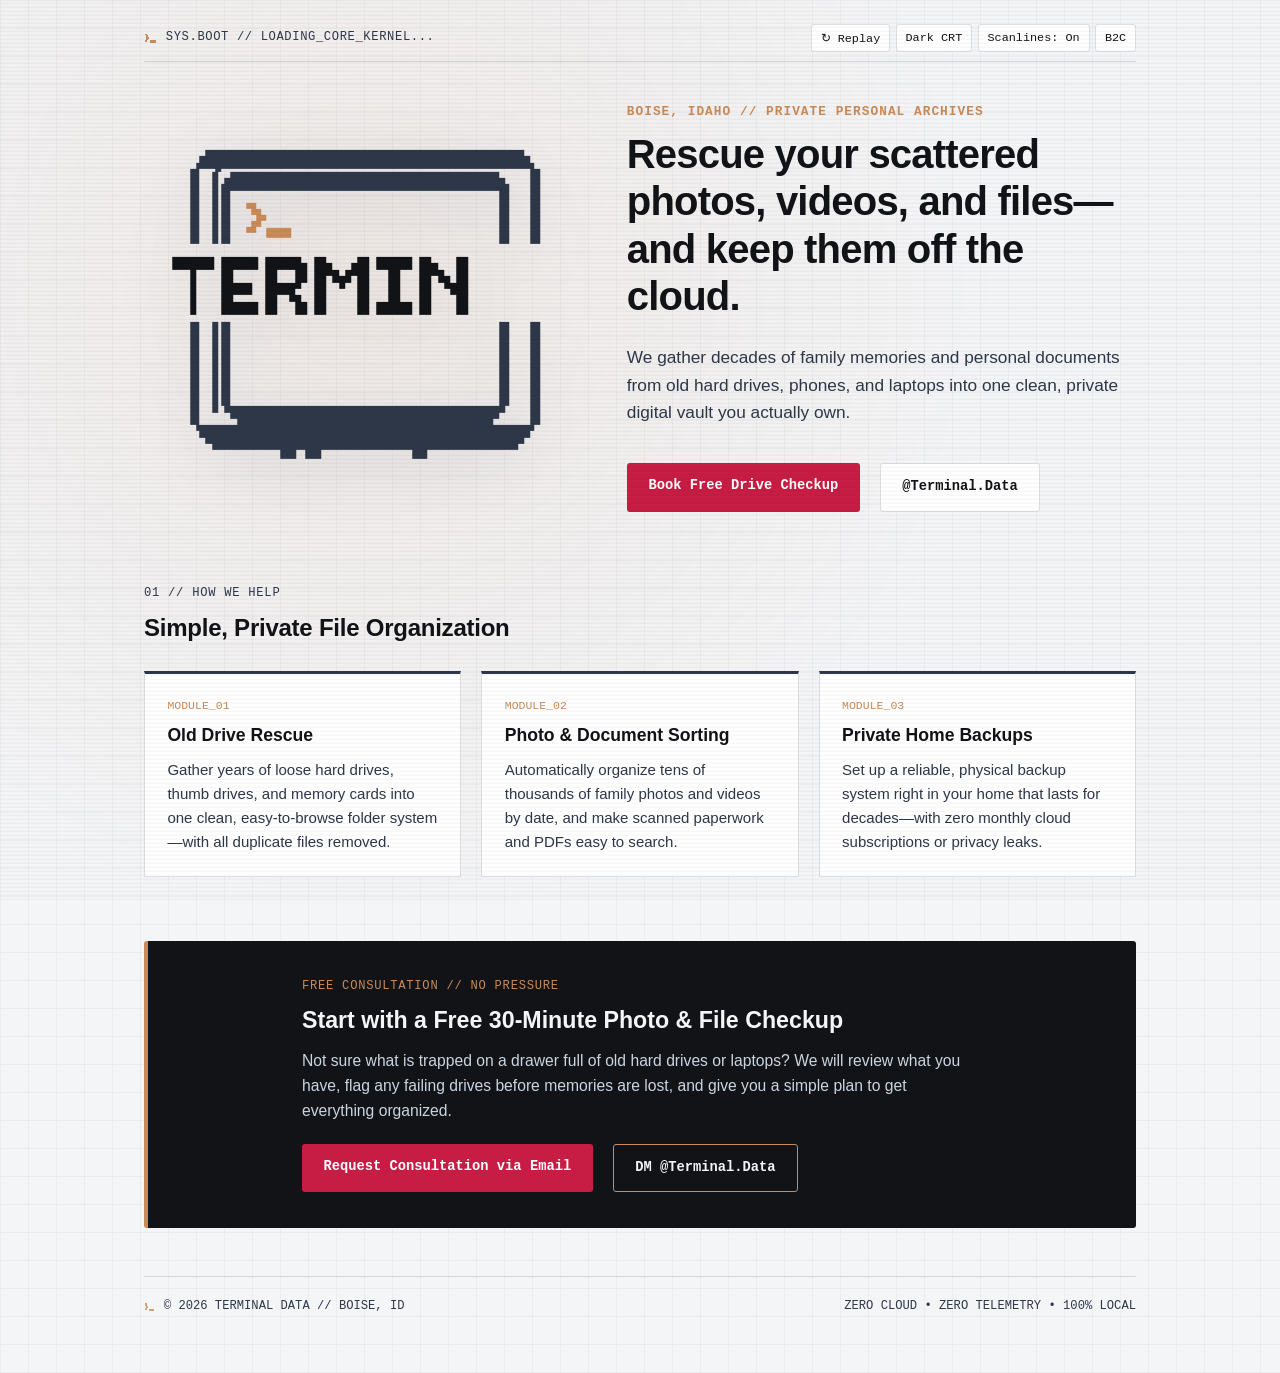
==== commit f803ac8a: "feat: modular b2c addition" ====
--- a/index.html
+++ b/index.html
@@ -27,6 +27,7 @@
         <button id="btn-replay" class="pill-btn" type="button" title="Replay CRT Boot">↻ Replay</button>
         <button id="btn-theme" class="pill-btn" type="button">Dark CRT</button>
         <button id="btn-scanlines" class="pill-btn" type="button">Scanlines: On</button>
+        <button id="btn-audience" class="pill-btn audience-toggle" type="button" title="Switch audience mode">B2C</button>
       </div>
     </header>
 
@@ -61,13 +62,13 @@
       </div>
 
       <div class="hero-copy">
-        <div class="eyebrow">BOISE, IDAHO // AIR-GAPPED SYSTEMS</div>
-        <h1>Your files, consolidated and under your control—without touching the cloud.</h1>
-        <p class="lead">
-          Terminal Data builds deterministic, local-first storage and archive systems for businesses, photographers, and families drowning in scattered drives and unindexed files.
+        <div class="eyebrow" data-i18n="eyebrow">BOISE, IDAHO // PRIVATE PERSONAL ARCHIVES</div>
+        <h1 data-i18n="headline">Rescue your scattered photos, videos, and files—and keep them off the cloud.</h1>
+        <p class="lead" data-i18n="lead">
+          We gather decades of family memories and personal documents from old hard drives, phones, and laptops into one clean, private digital vault you actually own.
         </p>
         <div class="hero-actions">
-          <a class="btn btn-primary" href="#consultation">Book Free Data Triage</a>
+          <a class="btn btn-primary" href="#consultation" data-i18n="heroBtn">Book Free Drive Checkup</a>
           <a class="btn btn-secondary" href="https://instagram.com/terminal.data" target="_blank" rel="noopener">@Terminal.Data</a>
         </div>
       </div>
@@ -76,24 +77,24 @@
     <!-- Core Capabilities Grid -->
     <section class="section" id="capabilities">
       <div class="section-header">
-        <span class="mono-label">01 // ARCHITECTURE &amp; TRIAGE</span>
-        <h2>Deterministic Local Workflows</h2>
+        <span class="mono-label" data-i18n="sectionLabel">01 // HOW WE HELP</span>
+        <h2 data-i18n="sectionTitle">Simple, Private File Organization</h2>
       </div>
       <div class="grid">
         <article class="card">
           <div class="card-index">MODULE_01</div>
-          <h3>Drive Consolidation</h3>
-          <p>Merge years of loose external drives, SD cards, and legacy workstations into a single, deduplicated, human-readable directory hierarchy.</p>
+          <h3 data-i18n="card1Title">Old Drive Rescue</h3>
+          <p data-i18n="card1Body">Gather years of loose hard drives, thumb drives, and memory cards into one clean, easy-to-browse folder system—with all duplicate files removed.</p>
         </article>
         <article class="card">
           <div class="card-index">MODULE_02</div>
-          <h3>Media &amp; Record Indexing</h3>
-          <p>Automated EXIF chronological sorting for RAW/photo libraries, paired with local OCR extraction for legacy PDFs and business archives.</p>
+          <h3 data-i18n="card2Title">Photo &amp; Document Sorting</h3>
+          <p data-i18n="card2Body">Automatically organize tens of thousands of family photos and videos by date, and make scanned paperwork and PDFs easy to search.</p>
         </article>
         <article class="card">
           <div class="card-index">MODULE_03</div>
-          <h3>Sovereign Backups</h3>
-          <p>On-premise, air-gapped backup architectures engineered for multi-decade durability—zero recurring cloud fees or third-party exposure.</p>
+          <h3 data-i18n="card3Title">Private Home Backups</h3>
+          <p data-i18n="card3Body">Set up a reliable, physical backup system right in your home that lasts for decades—with zero monthly cloud subscriptions or privacy leaks.</p>
         </article>
       </div>
     </section>
@@ -101,13 +102,13 @@
     <!-- Free Consultation CTA -->
     <section class="cta-box" id="consultation">
       <div class="cta-content">
-        <div class="mono-label accent-tan">INITIAL DIAGNOSTIC // NO OBLIGATION</div>
-        <h2>Start with a Free 30-Minute Data &amp; Storage Triage</h2>
-        <p>
-          Not sure what is sitting on your old drives or how to structure a growing archive? We will map out your current storage footprint, identify silent data-rot risks, and hand you a plain-English action plan.
+        <div class="mono-label accent-tan" data-i18n="ctaEyebrow">FREE CONSULTATION // NO PRESSURE</div>
+        <h2 data-i18n="ctaTitle">Start with a Free 30-Minute Photo &amp; File Checkup</h2>
+        <p data-i18n="ctaBody">
+          Not sure what is trapped on a drawer full of old hard drives or laptops? We will review what you have, flag any failing drives before memories are lost, and give you a simple plan to get everything organized.
         </p>
         <div class="hero-actions">
-          <a class="btn btn-primary" href="mailto:YOUR_EMAIL@DOMAIN.COM?subject=Terminal%20Data%20-%20Free%20Consultation">Request Consultation via Email</a>
+          <a class="btn btn-primary" id="mailto-link" href="mailto:YOUR_EMAIL@DOMAIN.COM?subject=Terminal%20Data%20-%20Free%20Personal%20Checkup" data-i18n-mailto>Request Consultation via Email</a>
           <a class="btn btn-outline-light" href="https://instagram.com/terminal.data" target="_blank" rel="noopener">DM @Terminal.Data</a>
         </div>
       </div>
@@ -125,4 +126,4 @@
 
   <script type="module" src="scripts/main.js"></script>
 </body>
-</html>+</html>
--- a/styles/main.css
+++ b/styles/main.css
@@ -3,16 +3,16 @@
    Aggregator: imports all modular pieces in load order.
    ========================================================================== */
 
-@import url("_variables.css");
-@import url("_reset.css");
-@import url("_base.css");
-@import url("_layout.css");
-@import url("_effects.css");
-@import url("_header.css");
-@import url("_hero.css");
-@import url("_buttons.css");
-@import url("_cards.css");
-@import url("_cta.css");
-@import url("_footer.css");
-@import url("_favicon-markers.css");
-@import url("_responsive.css");
+@import url("variables.css");
+@import url("reset.css");
+@import url("base.css");
+@import url("layout.css");
+@import url("effects.css");
+@import url("header.css");
+@import url("hero.css");
+@import url("buttons.css");
+@import url("cards.css");
+@import url("cta.css");
+@import url("footer.css");
+@import url("favicon-markers.css");
+@import url("responsive.css");
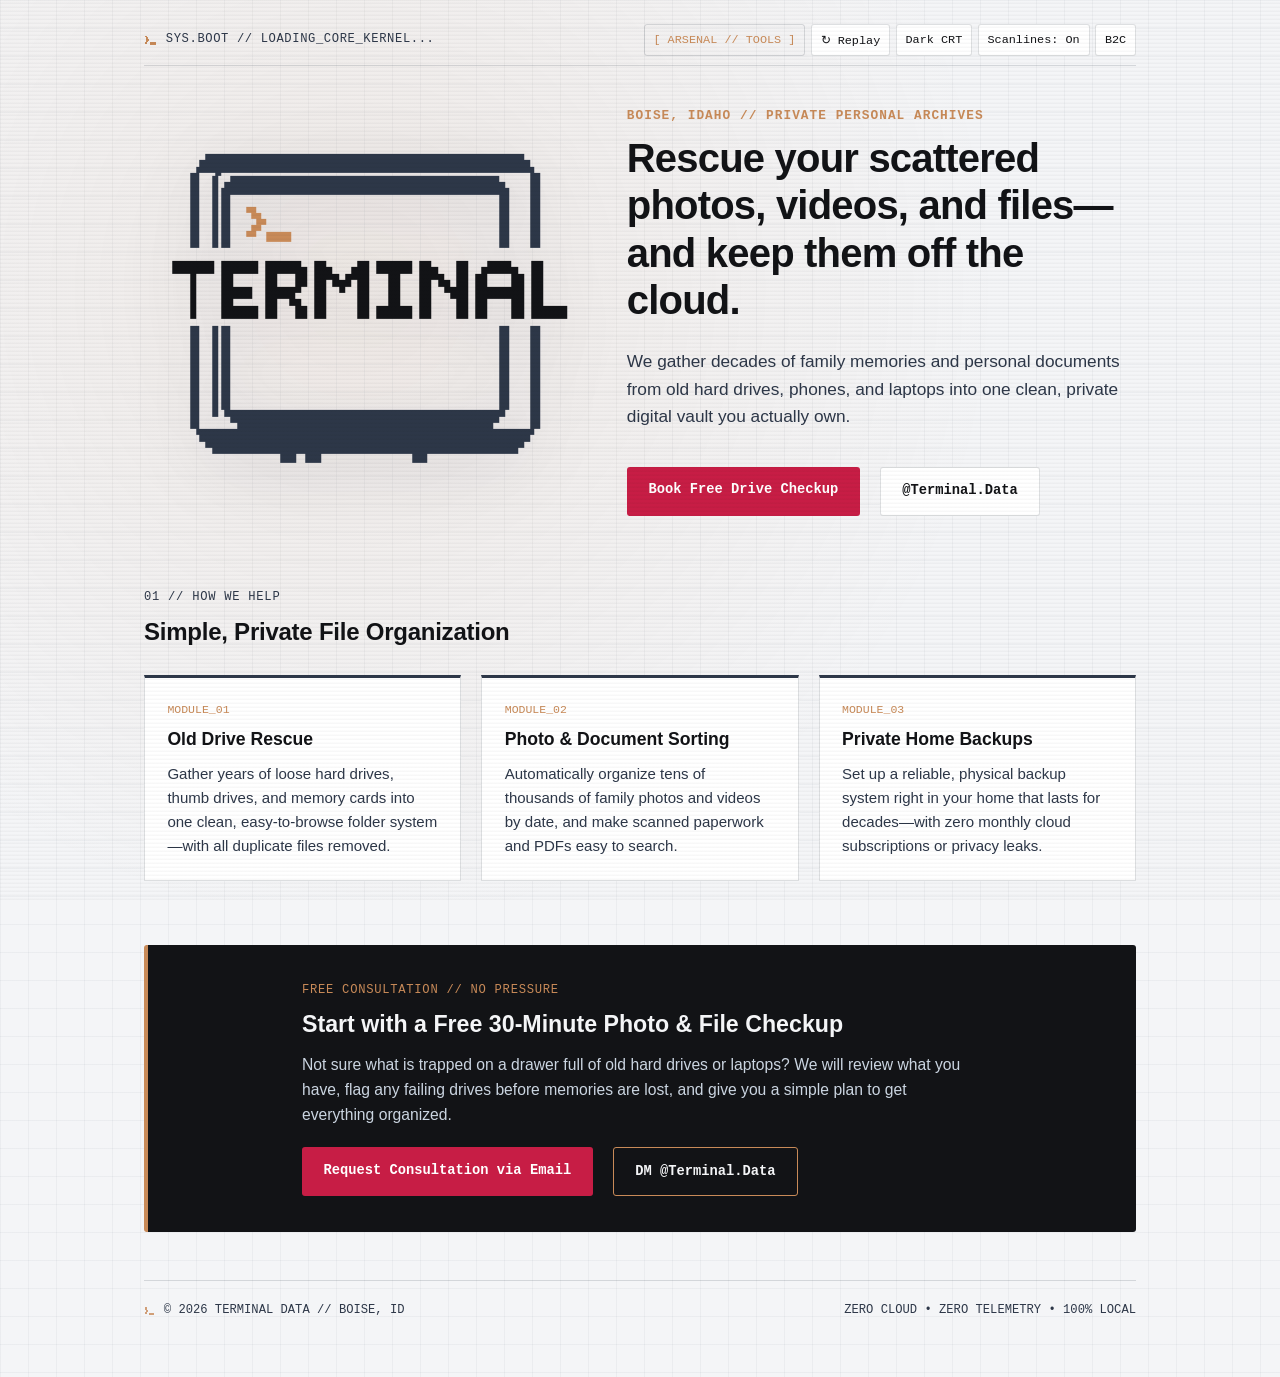
==== commit 37351da6: "feat: arsenal addition" ====
--- a/index.html
+++ b/index.html
@@ -24,6 +24,7 @@
         <span id="telemetry-text">SYS.BOOT // INITIALIZING...</span>
       </div>
       <div class="top-controls">
+        <a class="arsenal-nav-link" href="arsenal.html" title="View custom tool suite">[ ARSENAL // TOOLS ]</a>
         <button id="btn-replay" class="pill-btn" type="button" title="Replay CRT Boot">↻ Replay</button>
         <button id="btn-theme" class="pill-btn" type="button">Dark CRT</button>
         <button id="btn-scanlines" class="pill-btn" type="button">Scanlines: On</button>
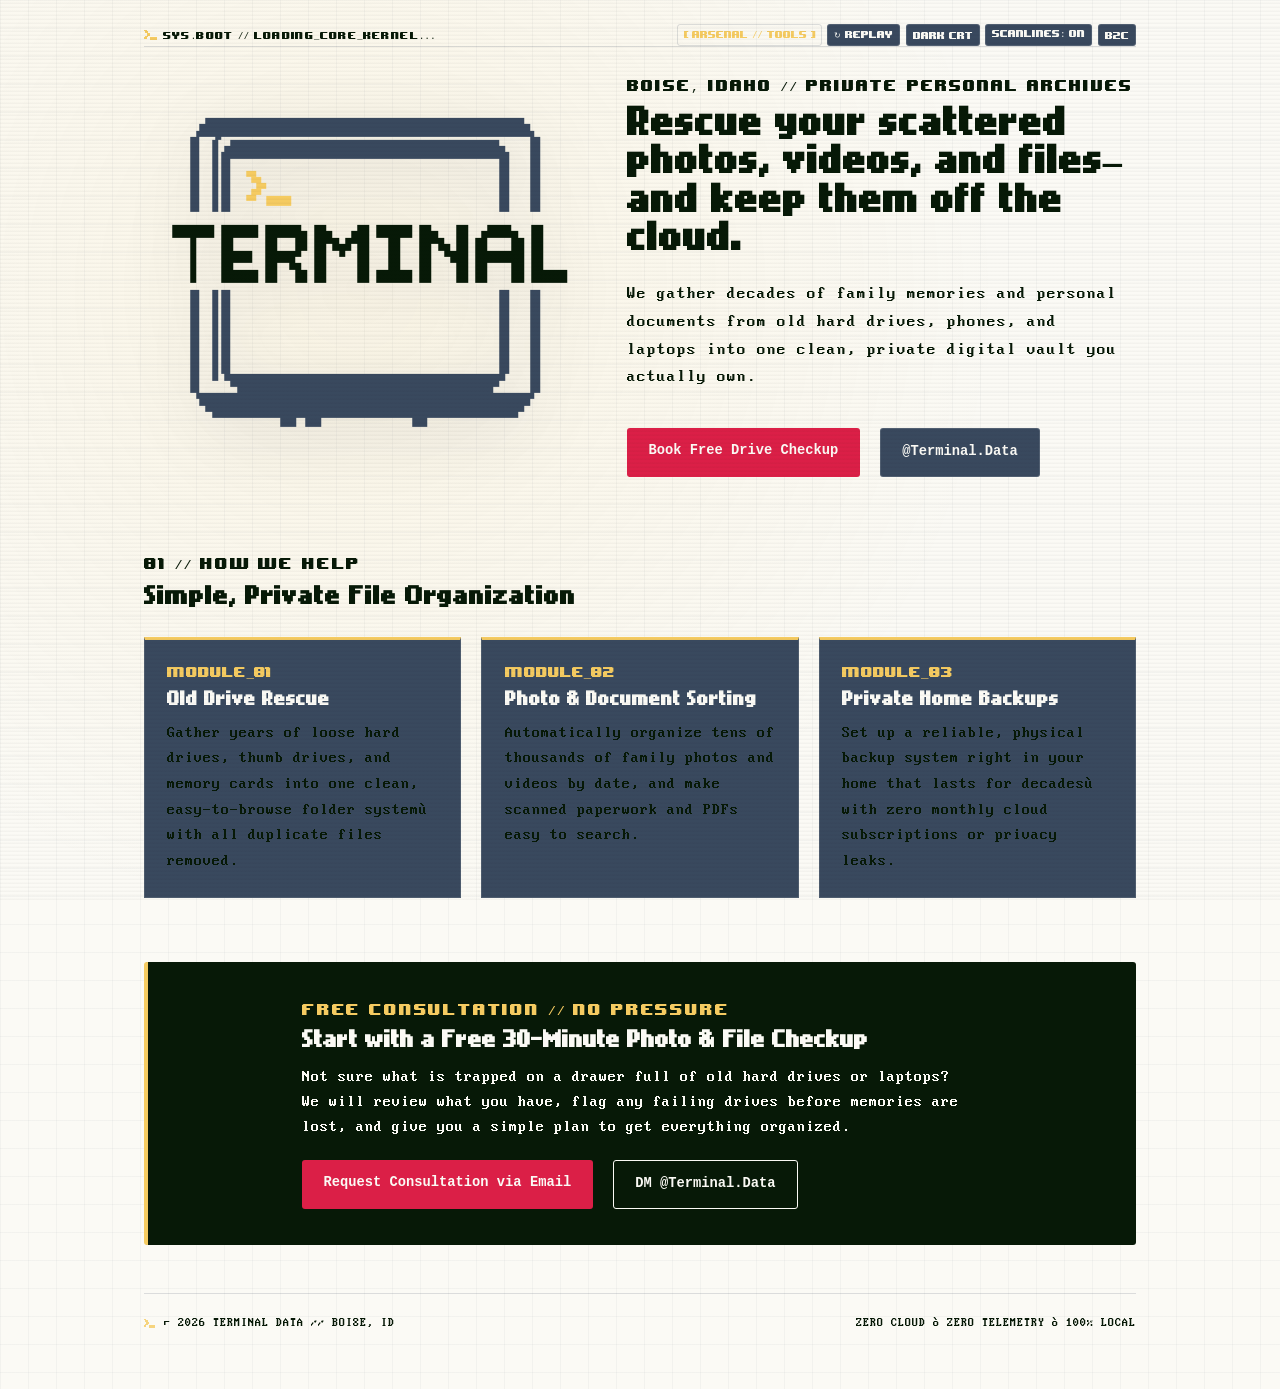
==== commit bbb3a062: "Brand_Update_Polish_StyleRefactor_Font" ====
--- a/index.html
+++ b/index.html
@@ -7,7 +7,7 @@
   <title>Terminal Data | Local Data Sovereignty &amp; Archive Architecture</title>
   <!-- Custom Pixel Favicon -->
   <link rel="icon" type="image/png" href="favicon.png" />
-  <link rel="stylesheet" href="styles/main.css" />
+  <link rel="stylesheet" href="styles/main.css?v=3" />
 </head>
 <body>
   <div class="ambient-backdrop"></div>
@@ -48,7 +48,7 @@
                 <feBlend mode="normal" in="SourceGraphic" in2="aberration" />
               </filter>
             </defs>
-            <rect id="crt-beam" class="crt-beam" x="10" y="60" width="108" height="8" fill="#C88A58" />
+            <rect id="crt-beam" class="crt-beam" x="10" y="60" width="108" height="8" fill="#F5CB61" />
             <g id="layer-monitor"></g>
             <g id="layer-prompt-chevron"></g>
             <g id="layer-prompt-cursor"></g>
